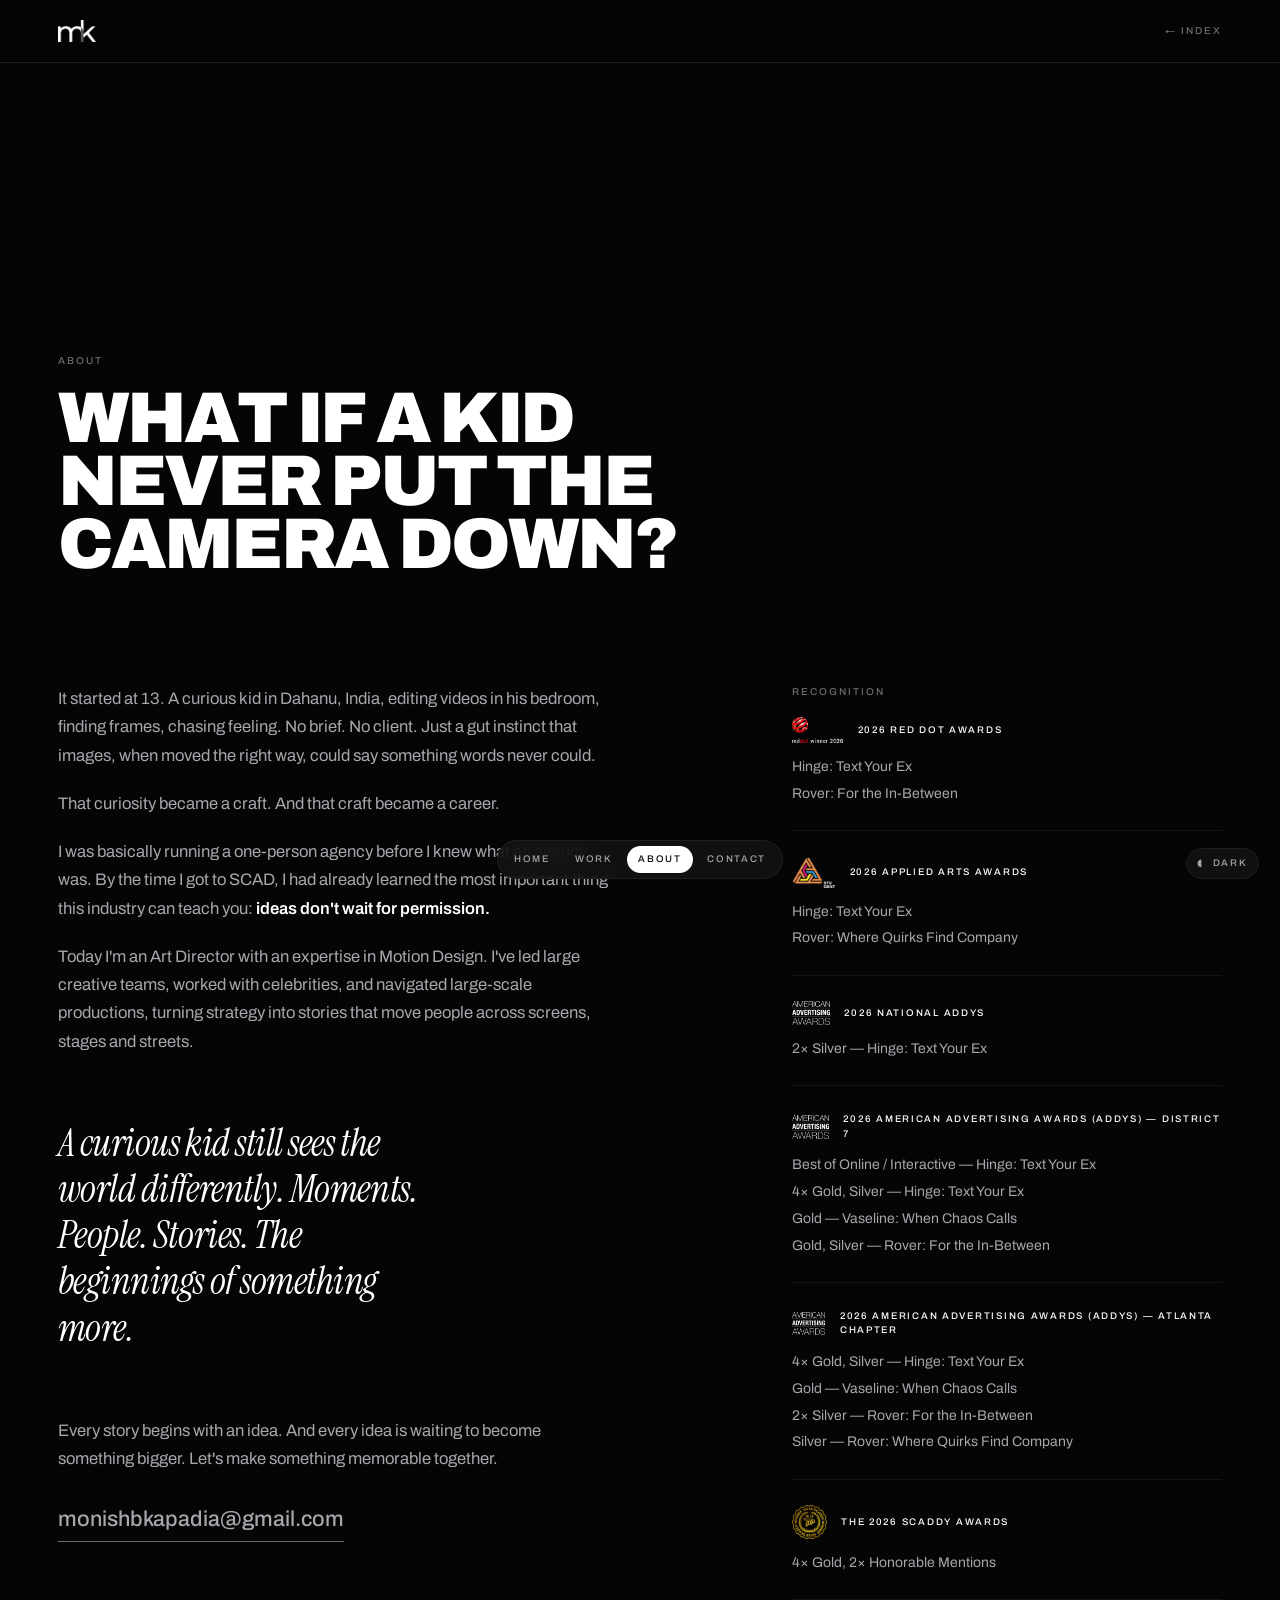
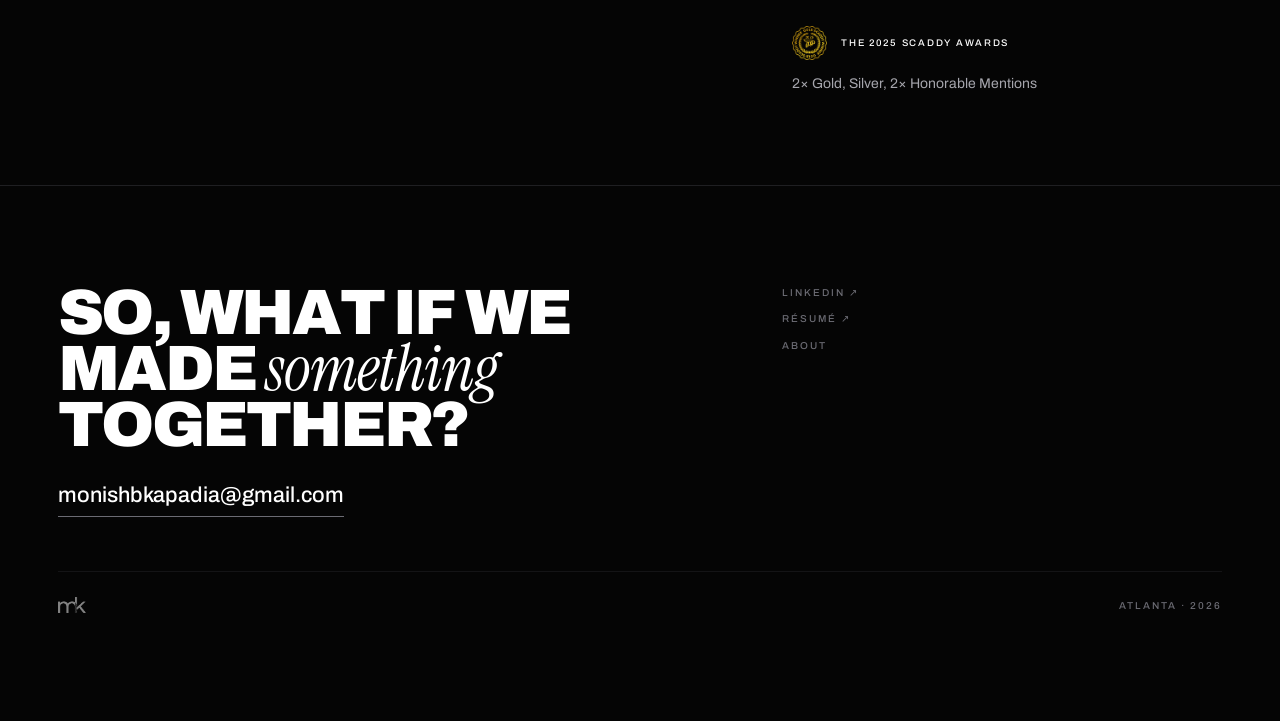
==== about/index.html @ cd88282c "Initial commit" ====
<!doctype html>
<html lang="en">
<head>
<meta charset="utf-8">
<meta name="viewport" content="width=device-width, initial-scale=1">
<title>About — Monish Kapadia</title>
<meta name="description" content="Art Director with an expertise in Motion Design. Started editing video at 13. Now in Atlanta.">
<link rel="canonical" href="https://www.monishkapadia.in/about/">
<meta property="og:type" content="website">
<meta property="og:title" content="About — Monish Kapadia">
<meta property="og:description" content="Art Director with an expertise in Motion Design. Started editing video at 13. Now in Atlanta.">
<meta property="og:url" content="https://www.monishkapadia.in/about/">
<meta property="og:image" content="https://www.monishkapadia.in/assets/media/loops/hinge.jpg">
<meta name="twitter:card" content="summary_large_image">
<meta name="theme-color" content="#050505">
<link rel="icon" href="../assets/favicon.png" type="image/png">
<link rel="apple-touch-icon" href="../assets/apple-touch-icon.png">
<link rel="preconnect" href="https://fonts.googleapis.com"><link rel="preconnect" href="https://fonts.gstatic.com" crossorigin><link rel="stylesheet" href="https://fonts.googleapis.com/css2?family=Archivo:wght@400;500;600;900&family=Instrument+Serif:ital@0;1&display=swap">
<link rel="stylesheet" href="../assets/css/main.css">
<script>(function(){document.documentElement.className+=" js";try{var t=localStorage.getItem("mk-theme");if(t)document.documentElement.setAttribute("data-theme",t)}catch(e){}})();</script>
</head>
<body>
<div class="veil" aria-hidden="true"></div>
<a class="skip" href="#main">Skip to content</a>
<header class="top"><div class="wrap top__in">
  <a class="logo" href="../index.html" aria-label="Monish Kapadia, home"><img src="../assets/logo-mk.png" alt="Monish Kapadia" width="720" height="410"></a>
  <a class="back" href="../index.html">&larr; Index</a>
</div></header>
<main id="main">
<section class="wrap case-head">
  <p class="label" style="margin-bottom:1.2rem">About</p>
  <h1 class="d case-head__name" data-anim style="font-size:clamp(2rem,5.6vw,4.6rem);max-width:16ch">What if a kid never put the camera down?</h1>
</section>
<div class="wrap about-body">
  <div class="prose">
    <p>It started at 13. A curious kid in Dahanu, India, editing videos in his bedroom, finding frames, chasing feeling. No brief. No client. Just a gut instinct that images, when moved the right way, could say something words never could.</p>
    <p>That curiosity became a craft. And that craft became a career.</p>
    <p>I was basically running a one-person agency before I knew what an agency was. By the time I got to SCAD, I had already learned the most important thing this industry can teach you: <strong>ideas don't wait for permission.</strong></p>
    <p>Today I'm an Art Director with an expertise in Motion Design. I've led large creative teams, worked with celebrities, and navigated large-scale productions, turning strategy into stories that move people across screens, stages and streets.</p>
    <p class="pull">A curious kid still sees the world differently. Moments. People. Stories. The beginnings of something more.</p>
    <p>Every story begins with an idea. And every idea is waiting to become something bigger. Let's make something memorable together.</p>
    <p style="margin-top:1.8rem"><a class="mail" href="mailto:monishbkapadia@gmail.com">monishbkapadia@gmail.com</a></p>
  </div>
  <aside>
    <p class="label" style="padding-bottom:1.1rem">Recognition</p>
    <div class="award-year">
      <div class="award-year__head">
        <span class="badges badges--about"><span data-k="red-dot"><img class="b-dark" src="../assets/badges/badge-red-dot.png" alt="Red Dot Award winner 2026" loading="lazy"><img class="b-light" src="../assets/badges/badge-red-dot--light.png" alt="" aria-hidden="true" loading="lazy"></span></span>
        <h3>2026 Red Dot Awards</h3>
      </div>
      <ul><li>Hinge: Text Your Ex</li><li>Rover: For the In-Between</li></ul>
    </div>
    <div class="award-year">
      <div class="award-year__head">
        <span class="badges badges--about"><span data-k="applied-arts"><img src="../assets/badges/badge-applied-arts.png" alt="Applied Arts Award" loading="lazy"></span></span>
        <h3>2026 Applied Arts Awards</h3>
      </div>
      <ul><li>Hinge: Text Your Ex</li><li>Rover: Where Quirks Find Company</li></ul>
    </div>
    <div class="award-year">
      <div class="award-year__head">
        <span class="badges badges--about"><span data-k="addy"><img class="b-dark" src="../assets/badges/badge-addy.png" alt="American Advertising Awards" loading="lazy"><img class="b-light" src="../assets/badges/badge-addy--light.png" alt="" aria-hidden="true" loading="lazy"></span></span>
        <h3>2026 National ADDYs</h3>
      </div>
      <ul><li>2× Silver — Hinge: Text Your Ex</li></ul>
    </div>
    <div class="award-year">
      <div class="award-year__head">
        <span class="badges badges--about"><span data-k="addy"><img class="b-dark" src="../assets/badges/badge-addy.png" alt="American Advertising Awards" loading="lazy"><img class="b-light" src="../assets/badges/badge-addy--light.png" alt="" aria-hidden="true" loading="lazy"></span></span>
        <h3>2026 American Advertising Awards (ADDYs) — District 7</h3>
      </div>
      <ul><li>Best of Online / Interactive — Hinge: Text Your Ex</li><li>4× Gold, Silver — Hinge: Text Your Ex</li><li>Gold — Vaseline: When Chaos Calls</li><li>Gold, Silver — Rover: For the In-Between</li></ul>
    </div>
    <div class="award-year">
      <div class="award-year__head">
        <span class="badges badges--about"><span data-k="addy"><img class="b-dark" src="../assets/badges/badge-addy.png" alt="American Advertising Awards" loading="lazy"><img class="b-light" src="../assets/badges/badge-addy--light.png" alt="" aria-hidden="true" loading="lazy"></span></span>
        <h3>2026 American Advertising Awards (ADDYs) — Atlanta Chapter</h3>
      </div>
      <ul><li>4× Gold, Silver — Hinge: Text Your Ex</li><li>Gold — Vaseline: When Chaos Calls</li><li>2× Silver — Rover: For the In-Between</li><li>Silver — Rover: Where Quirks Find Company</li></ul>
    </div>
    <div class="award-year">
      <div class="award-year__head">
        <span class="badges badges--about"><span data-k="scaddy-gold"><img src="../assets/badges/badge-scaddy-gold.png" alt="SCADDY Gold" loading="lazy"></span></span>
        <h3>The 2026 SCADDY Awards</h3>
      </div>
      <ul><li>4× Gold, 2× Honorable Mentions</li></ul>
    </div>
    <div class="award-year">
      <div class="award-year__head">
        <span class="badges badges--about"><span data-k="scaddy-gold"><img src="../assets/badges/badge-scaddy-gold.png" alt="SCADDY Gold" loading="lazy"></span></span>
        <h3>The 2025 SCADDY Awards</h3>
      </div>
      <ul><li>2× Gold, Silver, 2× Honorable Mentions</li></ul>
    </div>
  </aside>
</div>
</main>
<footer class="foot"><div class="wrap">
<div class="foot__in">
  <div>
    <p class="d foot__q" data-anim>So, what if we made <span class="s">something</span> together?</p>
    <a class="mail" href="mailto:monishbkapadia@gmail.com" style="margin-top:1.6rem">monishbkapadia@gmail.com</a>
  </div>
  <div class="foot__links">
    <a href="https://www.linkedin.com/in/monishkapadia/" target="_blank" rel="noopener">LinkedIn &#8599;</a>
    <a href="../assets/monishkapadia-resume.pdf" target="_blank" rel="noopener">Résumé &#8599;</a>
    <a href="../about/index.html">About</a>
  </div>
</div>
<div class="foot__base">
  <img src="../assets/logo-mk.png" alt="" width="720" height="410">
  <span class="label">Atlanta &middot; 2026</span>
</div>
</div></footer>
<nav class="pills" aria-label="Sections">
  <a href="../index.html">Home</a>
  <a href="../index.html#work">Work</a>
  <a href="../about/index.html" aria-current="page">About</a>
  <a href="mailto:monishbkapadia@gmail.com">Contact</a>
</nav>
<button class="themetoggle" type="button" data-theme-toggle aria-label="Switch colour theme">
  <i aria-hidden="true">&#9686;</i><span data-theme-label>Dark</span>
</button>
<script src="../assets/js/main.js" defer></script>
</body>
</html>
---- assets/css/main.css ----
/* ============================================================
   Monish Kapadia — "The Curious Kid"
   Dark. Quiet. Slow. The site asks, the work answers.
   ============================================================ */

:root {
  --bg:        #050505;
  --bg-2:      #0A0A0B;
  --bg-3:      #131315;
  --line:      #1F1F22;
  --line-soft: #141416;
  --fg:        #FFFFFF;
  --fg-2:      #A6A6AD;
  --fg-mute:   #6B6B73;
  --stage:     #0A0A0B;
  --logo-inv:  0;

  --f-sans:  "Archivo", -apple-system, BlinkMacSystemFont, "Helvetica Neue", Arial, sans-serif;
  --f-serif: "Instrument Serif", "Iowan Old Style", Georgia, serif;

  --pad:  clamp(1.25rem, 4.5vw, 5rem);
  --maxw: 1600px;

  /* One ease, heavily decelerated. Everything moves slowly. */
  --ease: cubic-bezier(.22, 1, .36, 1);
}

:root[data-theme="light"] {
  --bg:        #F7F6F3;
  --bg-2:      #F0EFEB;
  --bg-3:      #E6E4DE;
  --line:      #DAD8D1;
  --line-soft: #E9E7E1;
  --fg:        #0A0A0A;
  --fg-2:      #46463F;
  --fg-mute:   #86867E;
  --stage:     #E6E4DE;
  --logo-inv:  1;
}

/* ---------- Reset ---------- */
*, *::before, *::after { box-sizing: border-box; }
html { -webkit-text-size-adjust: 100%; scroll-behavior: smooth; }
body {
  margin: 0;
  background: var(--bg);
  color: var(--fg);
  font-family: var(--f-sans);
  font-size: 16px;
  line-height: 1.55;
  -webkit-font-smoothing: antialiased;
  overflow-x: hidden;
  transition: background-color .45s var(--ease), color .45s var(--ease);
}
img, video { display: block; max-width: 100%; height: auto; }
a { color: inherit; text-decoration: none; }
h1, h2, h3, p, figure, ul, dl, dd { margin: 0; }
ul { padding: 0; list-style: none; }
button { font: inherit; color: inherit; background: none; border: 0; cursor: pointer; }

.wrap { width: 100%; max-width: var(--maxw); margin-inline: auto; padding-inline: var(--pad); }
.rule { border: 0; border-top: 1px solid var(--line); margin: 0; }

/* ---------- Load veil ---------- */
.veil {
  position: fixed; inset: 0; z-index: 2000; background: var(--bg);
  opacity: 1; visibility: visible; pointer-events: none;
  transition: opacity .9s var(--ease), visibility .9s var(--ease);
}
.loaded .veil { opacity: 0; visibility: hidden; }

/* ---------- Micro label ---------- */
.label {
  font-size: .625rem; font-weight: 500; letter-spacing: .2em;
  text-transform: uppercase; color: var(--fg-mute); line-height: 1.5;
}

/* ---------- Display type ---------- */
.d {
  font-weight: 900; text-transform: uppercase;
  line-height: .88; letter-spacing: -.038em; text-wrap: balance;
}
.s {
  font-family: var(--f-serif); font-style: italic; font-weight: 400;
  text-transform: none; letter-spacing: -.012em;
}

/* Per-character focus-in, tusc style */
.b-word { display: inline-block; white-space: nowrap; }
.b-char { display: inline-block; will-change: filter, opacity, transform; }
.js .anim .b-char {
  opacity: 0; filter: blur(16px); transform: translateY(.1em);
}
.js .anim.lit .b-char {
  opacity: 1; filter: blur(0); transform: none;
  transition: opacity .8s var(--ease), filter 1.05s var(--ease), transform .9s var(--ease);
  transition-delay: calc(var(--i) * 16ms);
}


/* ---------- Top bar: logo + one link ---------- */
.top {
  position: sticky; top: 0; z-index: 700;
  background: color-mix(in srgb, var(--bg) 88%, transparent);
  backdrop-filter: blur(14px) saturate(160%);
  border-bottom: 1px solid var(--line);
}
.top__in { display: flex; align-items: center; justify-content: space-between; gap: 1rem; height: 62px; }
.logo { display: block; }
.logo img {
  height: 22px; width: auto;
  filter: invert(var(--logo-inv));
  transition: opacity .5s var(--ease), filter .45s var(--ease);
}
.logo:hover img { opacity: .6; }
.top__link {
  font-size: .625rem; font-weight: 500; letter-spacing: .2em; text-transform: uppercase;
  color: var(--fg-mute); transition: color .5s var(--ease);
}
.top__link:hover { color: var(--fg); }
.back { font-size: .625rem; font-weight: 500; letter-spacing: .2em; text-transform: uppercase; color: var(--fg-mute); transition: color .5s var(--ease); }
.back:hover { color: var(--fg); }

/* ============================================================
   Hero — owns the screen, nothing else competes
   ============================================================ */
.hero {
  position: relative;
  min-height: calc(100svh - 62px);
  display: flex; flex-direction: column; justify-content: center;
  padding-block: clamp(4rem, 12vh, 9rem) clamp(6rem, 14vh, 9rem);
}
.hero__pre {
  font-size: min(1.75rem, 4.3vw); line-height: 1.2; white-space: nowrap;
  color: var(--fg-2); margin-bottom: clamp(.7rem, 1.8vh, 1.2rem);
}
.hero__q { font-size: clamp(2.4rem, 7.8vw, 7.4rem); max-width: 13ch; }

.peek {
  display: inline-block; position: relative; vertical-align: -.14em;
  width: clamp(3.5rem, 10.8vw, 9.6rem); aspect-ratio: 16 / 10;
  overflow: hidden; background: var(--stage); border-radius: 8px;
  border: 1px solid var(--line); padding: 0; margin: 0 0 0 .06em;
  transition: transform .9s var(--ease), border-color .6s var(--ease);
  cursor: pointer;
}
.peek:hover { transform: translateY(-4px) rotate(-1.6deg); border-color: var(--fg); }
.peek video { width: 100%; height: 100%; object-fit: cover; }
.caret {
  display: inline-block; width: .05em; height: .7em; background: currentColor;
  vertical-align: -.01em; margin-left: .1em; animation: blink 1.1s steps(1) infinite;
}
@keyframes blink { 50% { opacity: 0; } }

.cue {
  position: absolute; left: var(--pad); bottom: clamp(1.6rem, 4vh, 2.6rem);
  display: flex; align-items: center; gap: .7rem;
  font-size: .625rem; font-weight: 500; letter-spacing: .2em; text-transform: uppercase; color: var(--fg-mute);
}
.cue i { font-style: normal; animation: nudge 2.4s var(--ease) infinite; }
@keyframes nudge { 0%,100% { transform: translateY(0); opacity: .4; } 50% { transform: translateY(5px); opacity: 1; } }

/* ---------- Intro line ---------- */
.intro { border-top: 1px solid var(--line); padding-block: clamp(2.6rem, 7vh, 4.5rem); }
.intro__p { max-width: 52ch; font-size: clamp(1rem, 1.25vw, 1.15rem); line-height: 1.65; color: var(--fg-2); }
.intro__p strong { color: var(--fg); font-weight: 600; }

/* ---------- Recognition ---------- */
.recog { border-top: 1px solid var(--line); padding-block: clamp(3rem, 8vh, 5.5rem) clamp(1rem, 3vh, 2rem); }
.recog__head { display: flex; align-items: baseline; justify-content: space-between; gap: 1rem; padding-bottom: clamp(1.8rem, 5vh, 3.2rem); }

/* The marks, scrolling edge to edge */
.bstrip {
  position: relative; overflow: hidden;
  border-block: 1px solid var(--line);
  padding-block: clamp(1.6rem, 4vh, 2.8rem);
  margin-bottom: clamp(2.4rem, 6vh, 4rem);
  --bh: clamp(54px, 6vw, 92px);
  -webkit-mask-image: linear-gradient(to right, transparent, #000 7%, #000 93%, transparent);
          mask-image: linear-gradient(to right, transparent, #000 7%, #000 93%, transparent);
}
.bstrip__track { display: flex; width: max-content; animation: bslide 46s linear infinite; }
.bstrip:hover .bstrip__track { animation-play-state: paused; }
.bstrip__g { display: flex; align-items: center; flex-shrink: 0; }
.bstrip__b {
  display: flex; align-items: center; justify-content: center;
  height: var(--bh); padding-inline: clamp(1.6rem, 3.4vw, 3.4rem);
  --bs: 1;
}
.bstrip__b[data-k="addy"]         { --bs: .70; }
.bstrip__b[data-k="red-dot"]      { --bs: .79; }
.bstrip__b[data-k="applied-arts"] { --bs: .91; }
.bstrip__b img { width: auto; height: calc(var(--bh) * var(--bs)); display: block; }
.bstrip__b .b-light { display: none; }
:root[data-theme="light"] .bstrip__b .b-dark { display: none; }
:root[data-theme="light"] .bstrip__b .b-light { display: block; }
@keyframes bslide { to { transform: translateX(-50%); } }

/* ---------- Award badges ---------- */
/* Marks are sized by visual weight, not raw height, so a round seal
   and a wide lockup read as equals. Ratios taken from monishkapadia.in. */
.badges { --bh: 40px; display: flex; flex-wrap: wrap; align-items: center; gap: clamp(1.4rem, 3vw, 2.8rem); }
.badges > li, .badges > span { --bs: 1; }
.badges [data-k="addy"]         { --bs: .70; }
.badges [data-k="red-dot"]      { --bs: .79; }
.badges [data-k="applied-arts"] { --bs: .91; }
.badges [data-k="scaddy-gold"],
.badges [data-k="scaddy-silver"]{ --bs: 1; }
.badges > li > img, .badges > span img { width: auto; height: calc(var(--bh) * var(--bs)); display: block; }
.badges .b-light { display: none; }
:root[data-theme="light"] .badges .b-dark { display: none; }
:root[data-theme="light"] .badges .b-light { display: block; }

/* Home proof row: the mark, then the number at display scale */
.badges--band {
  --bh: clamp(46px, 4.4vw, 62px);
  display: grid; grid-template-columns: repeat(4, minmax(0, 1fr));
  gap: clamp(1.6rem, 3vw, 3rem); align-items: start;
}
@media (max-width: 900px) { .badges--band { grid-template-columns: repeat(2, minmax(0,1fr)); gap: 2.4rem 1.6rem; } }
@media (max-width: 460px) { .badges--band { grid-template-columns: 1fr; } }
.badges--band > li {
  display: grid; gap: .8rem; justify-items: start; align-content: start;
  border-top: 1px solid var(--line); padding-top: clamp(1.2rem, 2.8vh, 1.8rem);
  padding-bottom: clamp(1rem, 2.4vh, 1.6rem);
}
.badges__d { display: grid; gap: .34rem; justify-items: start; }
.badges__d li {
  font-size: .85rem; font-weight: 400; line-height: 1.4;
  color: var(--fg-2); font-variant-numeric: tabular-nums;
}
.badges__d li:first-child { color: var(--fg); font-weight: 500; }
.badges__t {
  font-size: clamp(1.15rem, 2.1vw, 1.95rem); font-weight: 900;
  letter-spacing: -.028em; line-height: 1.02; text-transform: uppercase;
  color: var(--fg); max-width: 12ch; min-height: 3.06em;
  padding-bottom: .25rem;
}

/* Case study Recognition column */
.badges--credit { --bh: 56px; gap: 1.5rem; padding-bottom: 1.6rem; }
.badges--credit img { opacity: .95; }

/* About: one mark per award group */
.badges--about { --bh: 34px; display: inline-flex; }

/* On a card, sitting quietly over the media */
.badges--tile {
  position: absolute; right: .9rem; bottom: .9rem; z-index: 2;
  --bh: 56px; gap: 1.3rem; padding: .85rem 1.15rem;
  background: rgba(5,5,5,.74); backdrop-filter: blur(12px) saturate(150%);
  border-radius: 4px;
}
.badges--tile .b-light { display: none !important; }
.badges--tile .b-dark { display: block !important; }
@media (max-width: 560px) { .badges--tile { --bh: 36px; gap: .85rem; padding: .6rem .8rem; } }

/* ============================================================
   Work index — generous, uncluttered
   ============================================================ */
.section-head { display: flex; align-items: baseline; justify-content: space-between; gap: 1rem; padding-block: clamp(4.5rem,12vh,8rem) 1.4rem; }
.grid {
  display: grid; grid-template-columns: repeat(12, 1fr);
  gap: clamp(4.5rem, 10vh, 8.5rem) clamp(1.4rem, 3vw, 2.8rem);
  padding-block: clamp(2.4rem,6vh,3.8rem) clamp(6rem,15vh,11rem);
}
.card { grid-column: span 6; display: block; }
.card--wide { grid-column: span 12; }
@media (max-width: 860px) { .card, .card--wide { grid-column: span 12; } }

.card__stage {
  position: relative; overflow: hidden; background: var(--stage);
  aspect-ratio: 16 / 10; border: 1px solid var(--line);
  transition: border-color .7s var(--ease);
}
.card--wide .card__stage { aspect-ratio: 21 / 9; }
.card:hover .card__stage { border-color: var(--fg-mute); }
.card__stage > video, .card__stage > img {
  width: 100%; height: 100%; object-fit: cover;
  filter: grayscale(.38) contrast(1.03);
  transition: transform 1.6s var(--ease), filter 1s var(--ease);
}
.card:hover .card__stage > video, .card:hover .card__stage > img { transform: scale(1.028); filter: none; }
.card__idx {
  position: absolute; top: .85rem; left: 1rem; z-index: 2;
  font-size: .6rem; font-weight: 500; letter-spacing: .18em; color: #fff; mix-blend-mode: difference;
}
.card__body { padding-top: 1.6rem; display: grid; gap: .85rem; }
.card__name { font-size: clamp(1.05rem, 1.85vw, 1.5rem); font-weight: 900; text-transform: uppercase; letter-spacing: -.025em; line-height: 1.05; text-wrap: balance; transition: opacity .5s var(--ease); }
.card:hover .card__name { opacity: .62; }
.card__q {
  font-family: var(--f-serif); font-style: italic; font-weight: 400;
  font-size: clamp(1.2rem, 2.2vw, 1.85rem); line-height: 1.12; letter-spacing: -.008em;
  color: var(--fg-2); text-wrap: balance; transition: color .6s var(--ease);
}
.card:hover .card__q { color: var(--fg); }

/* ============================================================
   Case study
   ============================================================ */
.case-head {
  min-height: 62svh; display: flex; flex-direction: column; justify-content: flex-end;
  padding-block: clamp(3rem, 9vh, 6rem) clamp(2rem, 5vh, 3.4rem);
}
.case-head__eyebrow { display: flex; flex-wrap: wrap; gap: .45rem 1.5rem; margin-bottom: clamp(1.4rem,3.5vh,2.2rem); }
.case-head__name { font-size: clamp(2.5rem, 8.4vw, 7.4rem); }
.case-head__q {
  font-family: var(--f-serif); font-style: italic; font-weight: 400;
  font-size: clamp(1.3rem, 3vw, 2.5rem); line-height: 1.14; letter-spacing: -.012em;
  color: var(--fg-2); max-width: 24ch; margin-top: clamp(.9rem, 2.2vh, 1.5rem);
}

.case-lede { padding-block: clamp(3rem,8vh,6rem) clamp(2rem,5vh,3.2rem); max-width: 60ch; }
.case-lede p { font-size: clamp(1rem, 1.3vw, 1.2rem); line-height: 1.68; color: var(--fg-2); }
.case-lede p + p { margin-top: 1.2em; }

.credits {
  display: grid; grid-template-columns: repeat(3, minmax(0,1fr));
  gap: clamp(1.6rem, 4vw, 4rem);
  border-top: 1px solid var(--line); padding-block: clamp(2rem,5vh,3.2rem) clamp(3rem,8vh,5rem);
}
@media (max-width: 780px) { .credits { grid-template-columns: 1fr; gap: 1.8rem; } }
.credits__row { display: grid; gap: .7rem; align-content: start; }
.credits__row dd { font-size: .95rem; line-height: 1.55; color: var(--fg); }
.credits__row dd em { font-style: normal; color: var(--fg-2); }
.awards { display: grid; gap: .5rem; }
.awards li { font-size: .875rem; color: var(--fg-2); display: grid; grid-template-columns: 5.6rem 1fr; gap: .7rem; }
.awards li b { font-size: .6rem; font-weight: 500; letter-spacing: .16em; color: var(--fg); text-transform: uppercase; padding-top: .35em; }

/* Media blocks */
.block { padding-block: clamp(3rem, 8vh, 6rem); }
.block__head { padding-bottom: 1.6rem; border-top: 1px solid var(--line-soft); padding-top: 1.5rem; }
.block__head h2 { font-size: .625rem; font-weight: 500; letter-spacing: .2em; text-transform: uppercase; color: var(--fg-mute); }
.stage { background: var(--stage); overflow: hidden; position: relative; border: 1px solid var(--line-soft); }
.stage video, .stage img { width: 100%; height: auto; display: block; }
figure { margin: 0; }
figure + figure, .media-grid + .media-grid, figure + .media-grid, .media-grid + figure { margin-top: clamp(.9rem, 2vw, 1.6rem); }
figcaption { font-size: .6rem; font-weight: 500; letter-spacing: .18em; text-transform: uppercase; color: var(--fg-mute); padding-top: .7rem; }

.media-grid { display: grid; gap: clamp(.9rem, 2vw, 1.6rem); }
.mg-2 { grid-template-columns: repeat(2, 1fr); }
.mg-3 { grid-template-columns: repeat(3, 1fr); }
@media (max-width: 780px) { .mg-2, .mg-3 { grid-template-columns: 1fr; } }

/* Click-to-play film */
.film { position: relative; }
.film__poster { width: 100%; display: block; }
.film__vid { position: absolute; inset: 0; width: 100%; height: 100%; object-fit: contain; background: #000; opacity: 0; transition: opacity .7s var(--ease); }
.film.is-playing .film__vid { opacity: 1; z-index: 2; }
.film__btn { position: absolute; inset: 0; z-index: 3; display: grid; place-items: center; background: linear-gradient(to top, rgba(0,0,0,.4), rgba(0,0,0,.03)); transition: opacity .7s var(--ease); }
.film__btn span {
  display: inline-flex; align-items: center; gap: .6rem;
  font-size: .625rem; font-weight: 500; letter-spacing: .2em; text-transform: uppercase;
  color: #050505; background: #fff; padding: .9em 1.6em; border-radius: 999px;
  transition: transform .6s var(--ease);
}
.film__btn:hover span { transform: scale(1.06); }
.film.is-playing .film__btn { opacity: 0; pointer-events: none; }

/* Next */
.next { display: block; padding-block: clamp(3.5rem,10vh,6.5rem); border-top: 1px solid var(--line); }
.next__name { font-size: clamp(2rem, 5.8vw, 4.8rem); margin-top: .8rem; transition: opacity .6s var(--ease); }
.next:hover .next__name { opacity: .55; }
.next__q { font-family: var(--f-serif); font-style: italic; font-size: clamp(1.05rem, 1.9vw, 1.55rem); color: var(--fg-2); margin-top: .7rem; }

/* ============================================================
   About
   ============================================================ */
.about-body { display: grid; grid-template-columns: minmax(0,1.5fr) minmax(0,1fr); gap: clamp(2.4rem,7vw,7rem); padding-block: clamp(2.5rem,7vh,4.5rem) clamp(4rem,10vh,7rem); }
@media (max-width: 900px) { .about-body { grid-template-columns: 1fr; gap: 3rem; } }
.prose p { font-size: clamp(1rem,1.3vw,1.18rem); line-height: 1.7; color: var(--fg-2); max-width: 56ch; }
.prose p + p { margin-top: 1.2em; }
.prose p strong { color: var(--fg); font-weight: 600; }
.prose .pull {
  font-family: var(--f-serif); font-style: italic; font-weight: 400;
  font-size: clamp(1.5rem,3vw,2.4rem); line-height: 1.2; color: var(--fg);
  margin-block: 1.7em; max-width: 21ch; letter-spacing: -.012em;
}
.award-year { padding-top: 1.6rem; border-top: 1px solid var(--line-soft); margin-top: 1.6rem; }
.award-year:first-of-type { padding-top: 0; border-top: 0; margin-top: 0; }
.award-year__head { display: flex; align-items: center; gap: .9rem; padding-bottom: .8rem; }
.award-year h3 { font-size: .6rem; font-weight: 500; letter-spacing: .18em; text-transform: uppercase; color: var(--fg); }
.award-year ul { display: grid; gap: .32rem; }
.award-year li { font-size: .875rem; color: var(--fg-2); }

.mail {
  display: inline-block; font-size: clamp(1.05rem,1.8vw,1.35rem); font-weight: 500;
  border-bottom: 1px solid var(--fg-mute); padding-bottom: .14em;
  transition: border-color .5s var(--ease), color .5s var(--ease);
}
.mail:hover { border-color: var(--fg); }

/* ============================================================
   Footer
   ============================================================ */
.foot { border-top: 1px solid var(--line); }
.foot__in { display: grid; grid-template-columns: minmax(0,1.5fr) minmax(0,1fr); gap: clamp(2rem,5vw,4rem); padding-block: clamp(4rem,11vh,7rem) clamp(2.5rem,6vh,4rem); }
@media (max-width: 780px) { .foot__in { grid-template-columns: 1fr; gap: 2.4rem; } }
.foot__q { font-size: clamp(1.9rem, 5vw, 4rem); max-width: 13ch; }
.foot__links { display: grid; gap: .7rem; align-content: start; }
.foot__links a { font-size: .625rem; font-weight: 500; letter-spacing: .2em; text-transform: uppercase; color: var(--fg-mute); transition: color .5s var(--ease); }
.foot__links a:hover { color: var(--fg); }
.foot__base { display: flex; align-items: center; justify-content: space-between; gap: 1rem; flex-wrap: wrap; border-top: 1px solid var(--line-soft); padding-block: 1.6rem clamp(6rem, 12vh, 7rem); }
.foot__base img { height: 16px; width: auto; filter: invert(var(--logo-inv)); opacity: .5; }

/* ============================================================
   Floating chrome
   ============================================================ */
.pills {
  position: fixed; left: 50%; bottom: 1.3rem; z-index: 800;
  display: flex; gap: .2rem; padding: .3rem;
  background: color-mix(in srgb, var(--bg-3) 85%, transparent);
  backdrop-filter: blur(16px) saturate(170%);
  border: 1px solid var(--line); border-radius: 999px;
  transform: translate(-50%, 130%);
  transition: transform 1s var(--ease) .35s;
}
.loaded .pills { transform: translate(-50%, 0); }
.pills a {
  font-size: .6rem; font-weight: 500; letter-spacing: .18em; text-transform: uppercase;
  padding: .66em 1.15em; border-radius: 999px; color: var(--fg-2); white-space: nowrap;
  transition: background-color .5s var(--ease), color .5s var(--ease);
}
.pills a:hover { color: var(--fg); }
.pills a[aria-current="page"] { background: var(--fg); color: var(--bg); }

.themetoggle {
  position: fixed; right: 1.3rem; bottom: 1.3rem; z-index: 800;
  display: inline-flex; align-items: center; gap: .55rem;
  font-size: .6rem; font-weight: 500; letter-spacing: .18em; text-transform: uppercase;
  color: var(--fg-2); padding: .74em 1.1em; border-radius: 999px;
  background: color-mix(in srgb, var(--bg-3) 85%, transparent);
  backdrop-filter: blur(16px) saturate(170%);
  border: 1px solid var(--line);
  transform: translateY(130%);
  transition: transform 1s var(--ease) .45s, color .5s var(--ease), border-color .5s var(--ease);
}
.loaded .themetoggle { transform: none; }
.themetoggle:hover { color: var(--fg); border-color: var(--fg-mute); }
.themetoggle i { font-style: normal; display: inline-block; transition: transform .55s var(--ease); }
:root[data-theme="light"] .themetoggle i { transform: rotate(180deg); }
@media (max-width: 760px) { .themetoggle { display: none; } }

/* ---------- Utility ---------- */
.skip { position: absolute; left: -9999px; }
.skip:focus { left: var(--pad); top: .5rem; z-index: 2100; background: var(--fg); color: var(--bg); padding: .6rem 1rem; }
:focus-visible { outline: 2px solid var(--fg); outline-offset: 3px; }

.js .rise { opacity: 0; transform: translateY(22px); }
.js .rise.in { opacity: 1; transform: none; transition: opacity .8s var(--ease), transform .9s var(--ease); }

@media (prefers-reduced-motion: reduce) {
  *, *::before, *::after { animation-duration: .001ms !important; animation-iteration-count: 1 !important; transition-duration: .001ms !important; scroll-behavior: auto !important; }
  .js .rise { opacity: 1; transform: none; }
  .js .anim .b-char { opacity: 1; filter: none; transform: none; }
  .bstrip__track { animation: none; }
  .veil { display: none; }
  .pills, .themetoggle { transform: translate(-50%, 0); }
  .themetoggle { transform: none; }
}
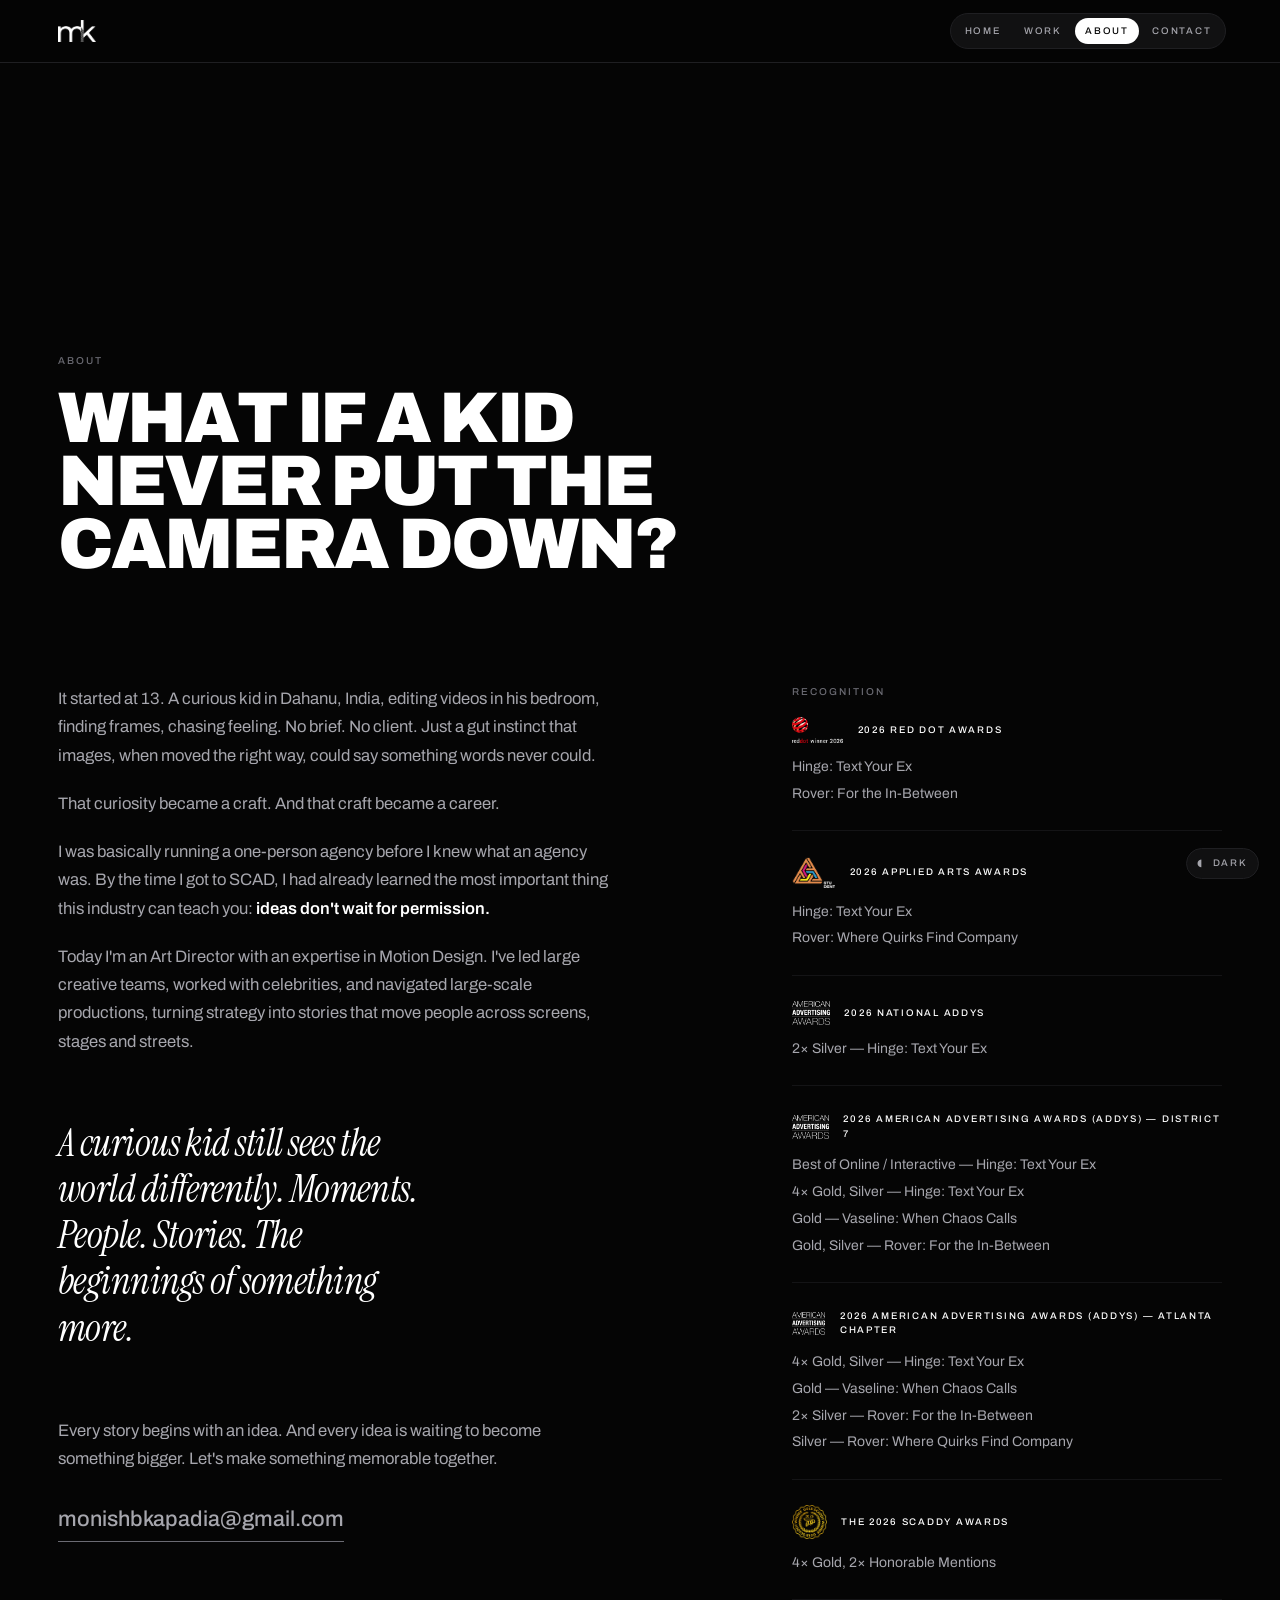
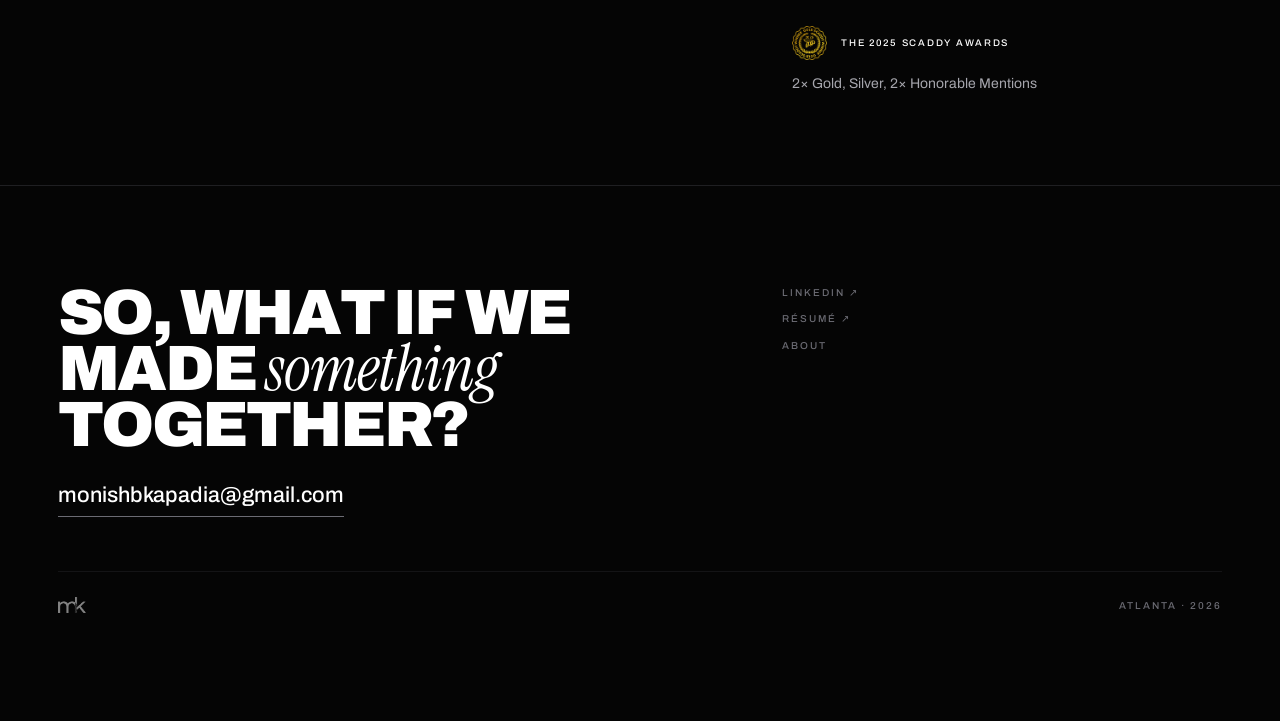
==== commit 5ce10e52: "Move pill nav from the floating bottom bar into the top bar, right side Replaces the email link on t" ====
--- a/about/index.html
+++ b/about/index.html
@@ -24,7 +24,12 @@
 <a class="skip" href="#main">Skip to content</a>
 <header class="top"><div class="wrap top__in">
   <a class="logo" href="../index.html" aria-label="Monish Kapadia, home"><img src="../assets/logo-mk.png" alt="Monish Kapadia" width="720" height="410"></a>
-  <a class="back" href="../index.html">&larr; Index</a>
+  <nav class="pills" aria-label="Sections">
+    <a href="../index.html">Home</a>
+    <a href="../index.html#work">Work</a>
+    <a href="../about/index.html" aria-current="page">About</a>
+    <a href="mailto:monishbkapadia@gmail.com">Contact</a>
+  </nav>
 </div></header>
 <main id="main">
 <section class="wrap case-head">
@@ -112,12 +117,6 @@
   <span class="label">Atlanta &middot; 2026</span>
 </div>
 </div></footer>
-<nav class="pills" aria-label="Sections">
-  <a href="../index.html">Home</a>
-  <a href="../index.html#work">Work</a>
-  <a href="../about/index.html" aria-current="page">About</a>
-  <a href="mailto:monishbkapadia@gmail.com">Contact</a>
-</nav>
 <button class="themetoggle" type="button" data-theme-toggle aria-label="Switch colour theme">
   <i aria-hidden="true">&#9686;</i><span data-theme-label>Dark</span>
 </button>
--- a/assets/css/main.css
+++ b/assets/css/main.css
@@ -113,13 +113,7 @@
   transition: opacity .5s var(--ease), filter .45s var(--ease);
 }
 .logo:hover img { opacity: .6; }
-.top__link {
-  font-size: .625rem; font-weight: 500; letter-spacing: .2em; text-transform: uppercase;
-  color: var(--fg-mute); transition: color .5s var(--ease);
-}
-.top__link:hover { color: var(--fg); }
-.back { font-size: .625rem; font-weight: 500; letter-spacing: .2em; text-transform: uppercase; color: var(--fg-mute); transition: color .5s var(--ease); }
-.back:hover { color: var(--fg); }
+.top__in > .pills { margin-right: calc(-1 * .25rem); }
 
 /* ============================================================
    Hero — owns the screen, nothing else competes
@@ -404,25 +398,29 @@
 .foot__base img { height: 16px; width: auto; filter: invert(var(--logo-inv)); opacity: .5; }
 
 /* ============================================================
-   Floating chrome
+   Chrome — pill nav in the top bar, theme toggle floating
    ============================================================ */
 .pills {
-  position: fixed; left: 50%; bottom: 1.3rem; z-index: 800;
-  display: flex; gap: .2rem; padding: .3rem;
+  display: flex; gap: .2rem; padding: .25rem;
   background: color-mix(in srgb, var(--bg-3) 85%, transparent);
-  backdrop-filter: blur(16px) saturate(170%);
   border: 1px solid var(--line); border-radius: 999px;
-  transform: translate(-50%, 130%);
-  transition: transform 1s var(--ease) .35s;
-}
-.loaded .pills { transform: translate(-50%, 0); }
+  opacity: 0; transform: translateY(-7px);
+  transition: opacity 1s var(--ease) .35s, transform 1s var(--ease) .35s;
+}
+.loaded .pills { opacity: 1; transform: none; }
 .pills a {
   font-size: .6rem; font-weight: 500; letter-spacing: .18em; text-transform: uppercase;
-  padding: .66em 1.15em; border-radius: 999px; color: var(--fg-2); white-space: nowrap;
+  padding: .6em 1.05em; border-radius: 999px; color: var(--fg-2); white-space: nowrap;
   transition: background-color .5s var(--ease), color .5s var(--ease);
 }
 .pills a:hover { color: var(--fg); }
 .pills a[aria-current="page"] { background: var(--fg); color: var(--bg); }
+@media (max-width: 560px) {
+  .pills a { font-size: .55rem; padding: .58em .78em; letter-spacing: .14em; }
+}
+@media (max-width: 420px) {
+  .pills a:first-child { display: none; } /* logo already goes home */
+}
 
 .themetoggle {
   position: fixed; right: 1.3rem; bottom: 1.3rem; z-index: 800;
@@ -455,6 +453,5 @@
   .js .anim .b-char { opacity: 1; filter: none; transform: none; }
   .bstrip__track { animation: none; }
   .veil { display: none; }
-  .pills, .themetoggle { transform: translate(-50%, 0); }
-  .themetoggle { transform: none; }
-}
+  .pills, .themetoggle { opacity: 1; transform: none; }
+}
